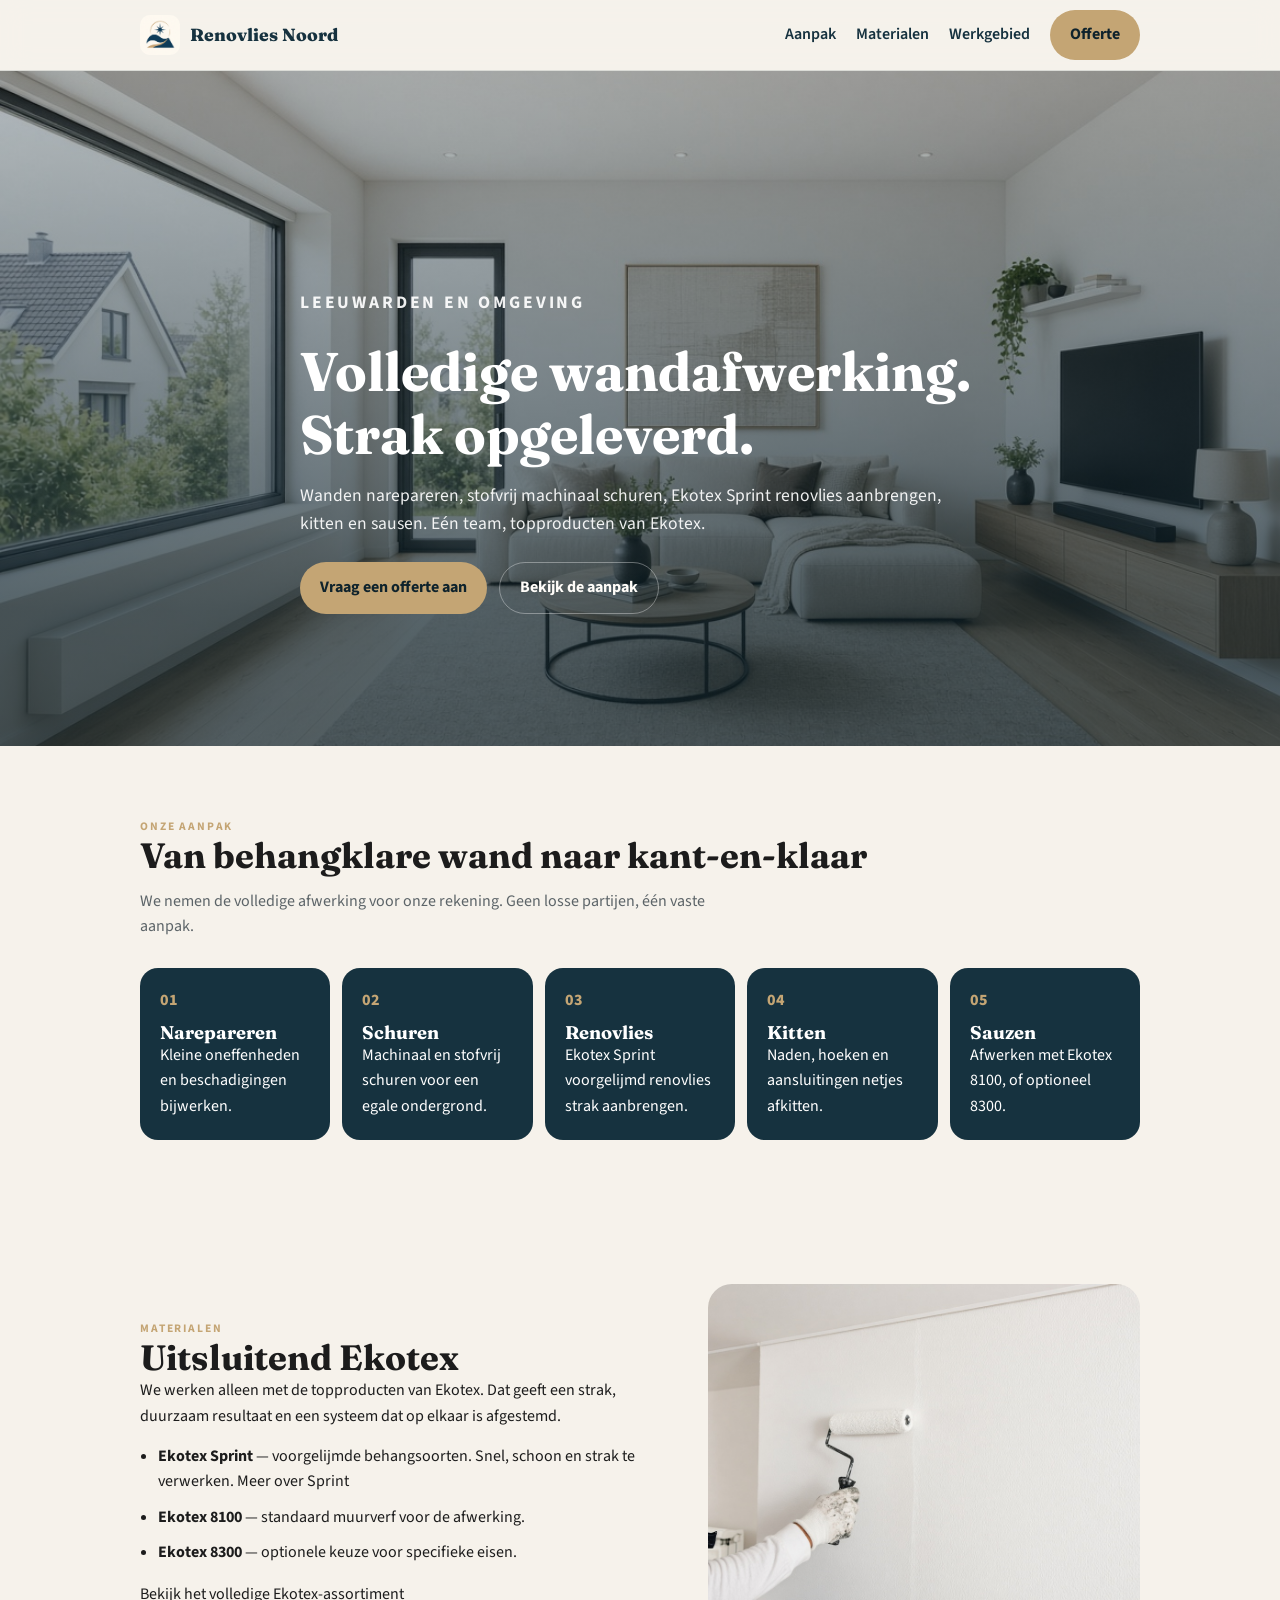
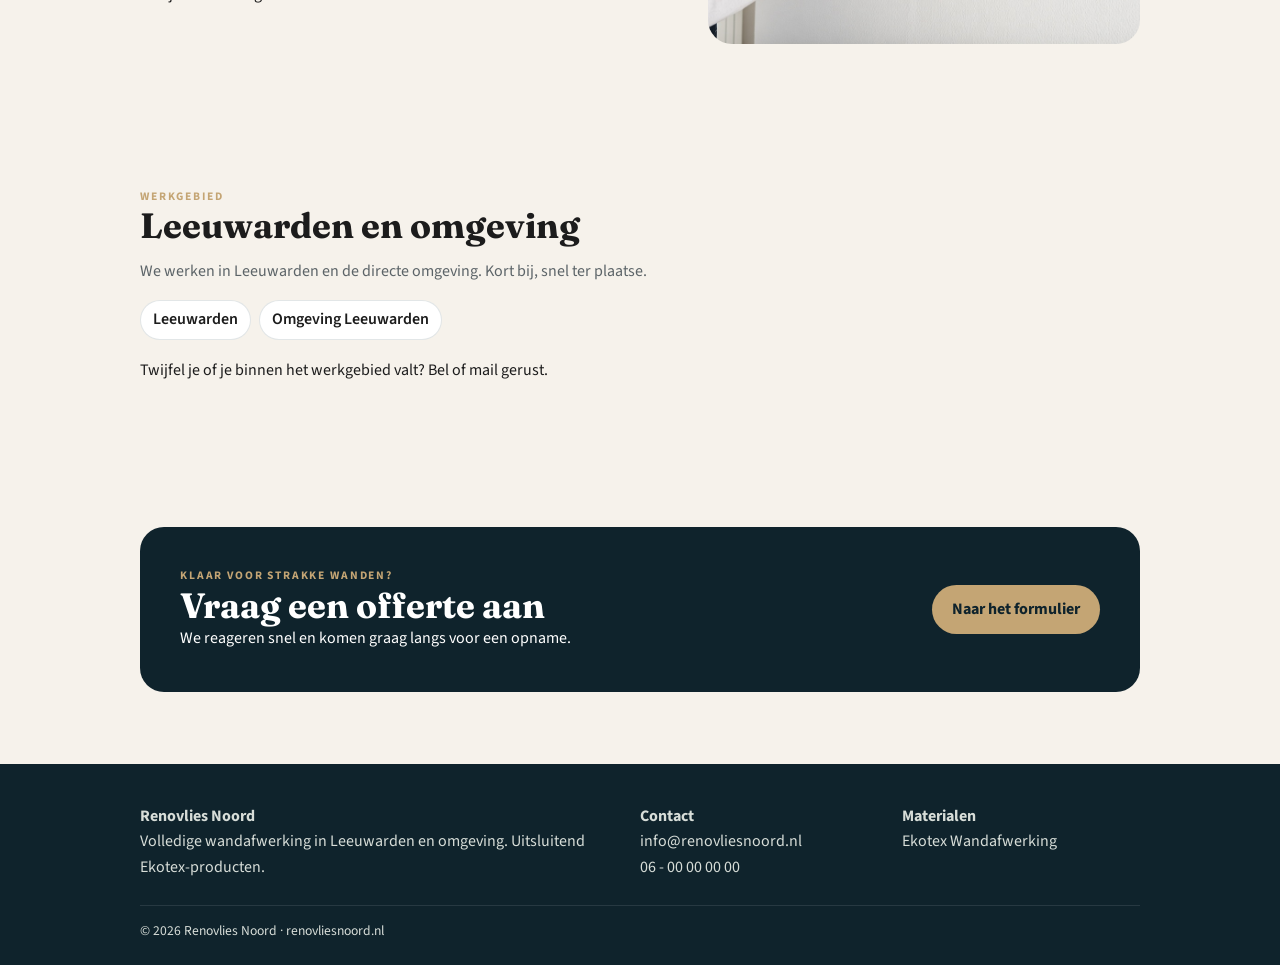
==== index.html @ d1f697c4 "Add files via upload" ====
<!DOCTYPE html>
<html lang="nl">
<head>
  <meta charset="UTF-8">
  <meta name="viewport" content="width=device-width, initial-scale=1.0">
  <title>Renovlies Noord | Volledige wandafwerking Leeuwarden en omgeving</title>
  <meta name="description" content="Volledige wandafwerking in Leeuwarden en omgeving: wanden narepareren, stofvrij machinaal schuren, Ekotex Sprint renovlies, kitten en sausen met Ekotex 8100 of 8300.">
  <link rel="canonical" href="https://renovliesnoord.nl/">
  <link rel="preconnect" href="https://fonts.googleapis.com">
  <link rel="preconnect" href="https://fonts.gstatic.com" crossorigin>
  <link href="https://fonts.googleapis.com/css2?family=Fraunces:opsz,wght@9..144,500;9..144,700&family=Source+Sans+3:wght@400;600;700&display=swap" rel="stylesheet">
  <link rel="stylesheet" href="css/style.css">
</head>
<body>
  <header class="topbar">
    <div class="wrap topbar-inner">
      <a class="brand" href="index.html">
        <img src="assets/img/logo.jpg" alt="Renovlies Noord">
        <span>Renovlies Noord</span>
      </a>
      <button class="menu-btn" aria-label="Menu">☰</button>
      <nav>
        <a href="#aanpak">Aanpak</a>
        <a href="#materialen">Materialen</a>
        <a href="#werkgebied">Werkgebied</a>
        <a class="btn" href="offerte.html">Offerte</a>
      </nav>
    </div>
  </header>

  <section class="hero">
    <img class="bg" src="assets/img/hero-woonkamer.jpg" alt="Strak afgewerkte wanden">
    <div class="wrap hero-copy">
      <p class="eyebrow">Leeuwarden en omgeving</p>
      <h1>Volledige wandafwerking. Strak opgeleverd.</h1>
      <p>Wanden narepareren, stofvrij machinaal schuren, Ekotex Sprint renovlies aanbrengen, kitten en sausen. Eén team, topproducten van Ekotex.</p>
      <div class="hero-actions">
        <a class="btn" href="offerte.html">Vraag een offerte aan</a>
        <a class="btn btn-ghost" href="#aanpak">Bekijk de aanpak</a>
      </div>
    </div>
  </section>

  <section id="aanpak">
    <div class="wrap">
      <p class="eyebrow">Onze aanpak</p>
      <h2>Van behangklare wand naar kant-en-klaar</h2>
      <p class="lead">We nemen de volledige afwerking voor onze rekening. Geen losse partijen, één vaste aanpak.</p>
      <div class="steps" style="margin-top:28px">
        <div class="step"><span>01</span><h3>Narepareren</h3><p>Kleine oneffenheden en beschadigingen bijwerken.</p></div>
        <div class="step"><span>02</span><h3>Schuren</h3><p>Machinaal en stofvrij schuren voor een egale ondergrond.</p></div>
        <div class="step"><span>03</span><h3>Renovlies</h3><p>Ekotex Sprint voorgelijmd renovlies strak aanbrengen.</p></div>
        <div class="step"><span>04</span><h3>Kitten</h3><p>Naden, hoeken en aansluitingen netjes afkitten.</p></div>
        <div class="step"><span>05</span><h3>Sauzen</h3><p>Afwerken met Ekotex 8100, of optioneel 8300.</p></div>
      </div>
    </div>
  </section>

  <section id="materialen">
    <div class="wrap grid-2">
      <div>
        <p class="eyebrow">Materialen</p>
        <h2>Uitsluitend Ekotex</h2>
        <p>We werken alleen met de topproducten van Ekotex. Dat geeft een strak, duurzaam resultaat en een systeem dat op elkaar is afgestemd.</p>
        <ul class="list">
          <li><strong>Ekotex Sprint</strong> — voorgelijmde behangsoorten. Snel, schoon en strak te verwerken. <a href="https://ekotexwandafwerking.nl/product/sprint-glasweefsel/" target="_blank" rel="noopener">Meer over Sprint</a></li>
          <li><strong>Ekotex 8100</strong> — standaard muurverf voor de afwerking.</li>
          <li><strong>Ekotex 8300</strong> — optionele keuze voor specifieke eisen.</li>
        </ul>
        <p style="margin-top:16px"><a href="https://www.ekotexwandafwerking.nl/" target="_blank" rel="noopener">Bekijk het volledige Ekotex-assortiment</a></p>
      </div>
      <img src="assets/img/schilderwerk.jpg" alt="Sauswerk op renovlies" style="border-radius:24px;height:360px;object-fit:cover">
    </div>
  </section>

  <section id="werkgebied">
    <div class="wrap">
      <p class="eyebrow">Werkgebied</p>
      <h2>Leeuwarden en omgeving</h2>
      <p class="lead">We werken in Leeuwarden en de directe omgeving. Kort bij, snel ter plaatse.</p>
      <div class="area-list">
        <span class="chip">Leeuwarden</span>
        <span class="chip">Omgeving Leeuwarden</span>
      </div>
      <p style="margin-top:18px">Twijfel je of je binnen het werkgebied valt? Bel of mail gerust.</p>
    </div>
  </section>

  <section>
    <div class="wrap">
      <div class="cta-band">
        <div>
          <p class="eyebrow">Klaar voor strakke wanden?</p>
          <h2>Vraag een offerte aan</h2>
          <p>We reageren snel en komen graag langs voor een opname.</p>
        </div>
        <a class="btn" href="offerte.html">Naar het formulier</a>
      </div>
    </div>
  </section>

  <footer>
    <div class="wrap footer-grid">
      <div>
        <strong>Renovlies Noord</strong>
        <p>Volledige wandafwerking in Leeuwarden en omgeving. Uitsluitend Ekotex-producten.</p>
      </div>
      <div>
        <strong>Contact</strong><br>
        <span>info@renovliesnoord.nl</span><br>
        <span>06 - 00 00 00 00</span>
      </div>
      <div>
        <strong>Materialen</strong><br>
        <a href="https://www.ekotexwandafwerking.nl/" target="_blank" rel="noopener">Ekotex Wandafwerking</a>
      </div>
    </div>
    <div class="wrap legal">© 2026 Renovlies Noord · renovliesnoord.nl</div>
  </footer>
  <script src="js/main.js"></script>
</body>
</html>
---- css/style.css ----
:root {
  --navy: #16323f;
  --navy-deep: #0f232c;
  --sand: #c4a574;
  --cream: #f6f2eb;
  --paper: #fffdf9;
  --ink: #1c1c1c;
  --muted: #5c6468;
  --line: rgba(22, 50, 63, 0.12);
  --shadow: 0 18px 50px rgba(15, 35, 44, 0.12);
  --radius: 18px;
}

* { box-sizing: border-box; margin: 0; padding: 0; }
html { scroll-behavior: smooth; }
body {
  font-family: "Source Sans 3", "Segoe UI", sans-serif;
  color: var(--ink);
  background: var(--cream);
  line-height: 1.6;
}
img { max-width: 100%; display: block; }
a { color: inherit; text-decoration: none; }
a:hover { color: var(--sand); }
.wrap { width: min(1000px, calc(100% - 40px)); margin: 0 auto; }
.eyebrow {
  letter-spacing: 0.16em;
  text-transform: uppercase;
  font-size: 0.72rem;
  font-weight: 700;
  color: var(--sand);
}
h1, h2, h3 { font-family: "Fraunces", Georgia, serif; line-height: 1.15; }
h1 { font-size: clamp(2rem, 4.5vw, 3.4rem); }
h2 { font-size: clamp(1.6rem, 3vw, 2.2rem); }
h3 { font-size: 1.15rem; }

.btn {
  display: inline-flex;
  align-items: center;
  gap: 10px;
  background: var(--sand);
  color: var(--navy-deep);
  font-weight: 700;
  padding: 12px 20px;
  border-radius: 999px;
  border: 0;
  cursor: pointer;
  transition: transform .2s ease, background .2s ease;
}
.btn:hover { transform: translateY(-1px); background: #d3b686; color: var(--navy-deep); }
.btn-ghost {
  background: transparent;
  color: var(--paper);
  border: 1px solid rgba(255,255,255,.35);
}
.btn-ghost:hover { color: #fff; }

.topbar {
  position: sticky; top: 0; z-index: 50;
  backdrop-filter: blur(14px);
  background: rgba(246, 242, 235, .9);
  border-bottom: 1px solid var(--line);
}
.topbar-inner {
  display: flex; align-items: center; justify-content: space-between;
  min-height: 70px; gap: 20px;
}
.brand { display: flex; align-items: center; gap: 10px; font-weight: 800; color: var(--navy); }
.brand img { width: 40px; height: 40px; object-fit: cover; border-radius: 10px; }
.brand span { font-family: "Fraunces", serif; font-size: 1.1rem; }
nav { display: flex; gap: 20px; align-items: center; font-weight: 600; color: var(--navy); }
.menu-btn { display: none; background: none; border: 0; font-size: 1.5rem; }

.hero {
  position: relative; min-height: 75vh;
  display: grid; place-items: end start;
  color: #fff; overflow: hidden;
}
.hero img.bg { position: absolute; inset: 0; width: 100%; height: 100%; object-fit: cover; }
.hero::after {
  content: ""; position: absolute; inset: 0;
  background: linear-gradient(180deg, rgba(15,35,44,.3) 0%, rgba(15,35,44,.7) 80%);
}
.hero-copy { position: relative; z-index: 2; padding: 0 0 60px; max-width: 680px; }
.hero-copy p { margin: 16px 0 24px; font-size: 1.1rem; color: rgba(255,255,255,.92); }
.hero-actions { display: flex; gap: 12px; flex-wrap: wrap; }

section { padding: 72px 0; }
.lead { color: var(--muted); margin-top: 12px; max-width: 620px; }

.grid-2 { display: grid; grid-template-columns: 1.1fr .9fr; gap: 40px; align-items: center; }
.steps { display: grid; grid-template-columns: repeat(5, 1fr); gap: 12px; }
.step { background: var(--navy); color: #fff; border-radius: var(--radius); padding: 20px; min-height: 160px; }
.step span { color: var(--sand); font-weight: 800; display: block; margin-bottom: 8px; }
.list { margin-top: 14px; }
.list li { margin: 10px 0 10px 18px; }
.area-list { display: flex; flex-wrap: wrap; gap: 8px; margin-top: 16px; }
.chip { background: #fff; border: 1px solid var(--line); padding: 6px 12px; border-radius: 999px; font-weight: 600; }

.cta-band {
  background: var(--navy-deep); color: #fff; border-radius: 24px; padding: 40px;
  display: flex; justify-content: space-between; align-items: center; gap: 20px;
}

footer { background: var(--navy-deep); color: #d7ddd8; padding: 40px 0 24px; }
.footer-grid { display: grid; grid-template-columns: 2fr 1fr 1fr; gap: 24px; }
footer a:hover { color: var(--sand); }
.legal { margin-top: 24px; border-top: 1px solid rgba(255,255,255,.1); padding-top: 14px; font-size: .85rem; }

@media (max-width: 800px) {
  nav { display: none; }
  nav.open { display: flex; flex-direction: column; position: absolute; top: 70px; left: 0; right: 0; background: var(--cream); padding: 16px; border-bottom: 1px solid var(--line); }
  .menu-btn { display: block; }
  .grid-2, .steps, .footer-grid, .cta-band { grid-template-columns: 1fr; display: grid; }
  .hero { min-height: 70vh; }
}
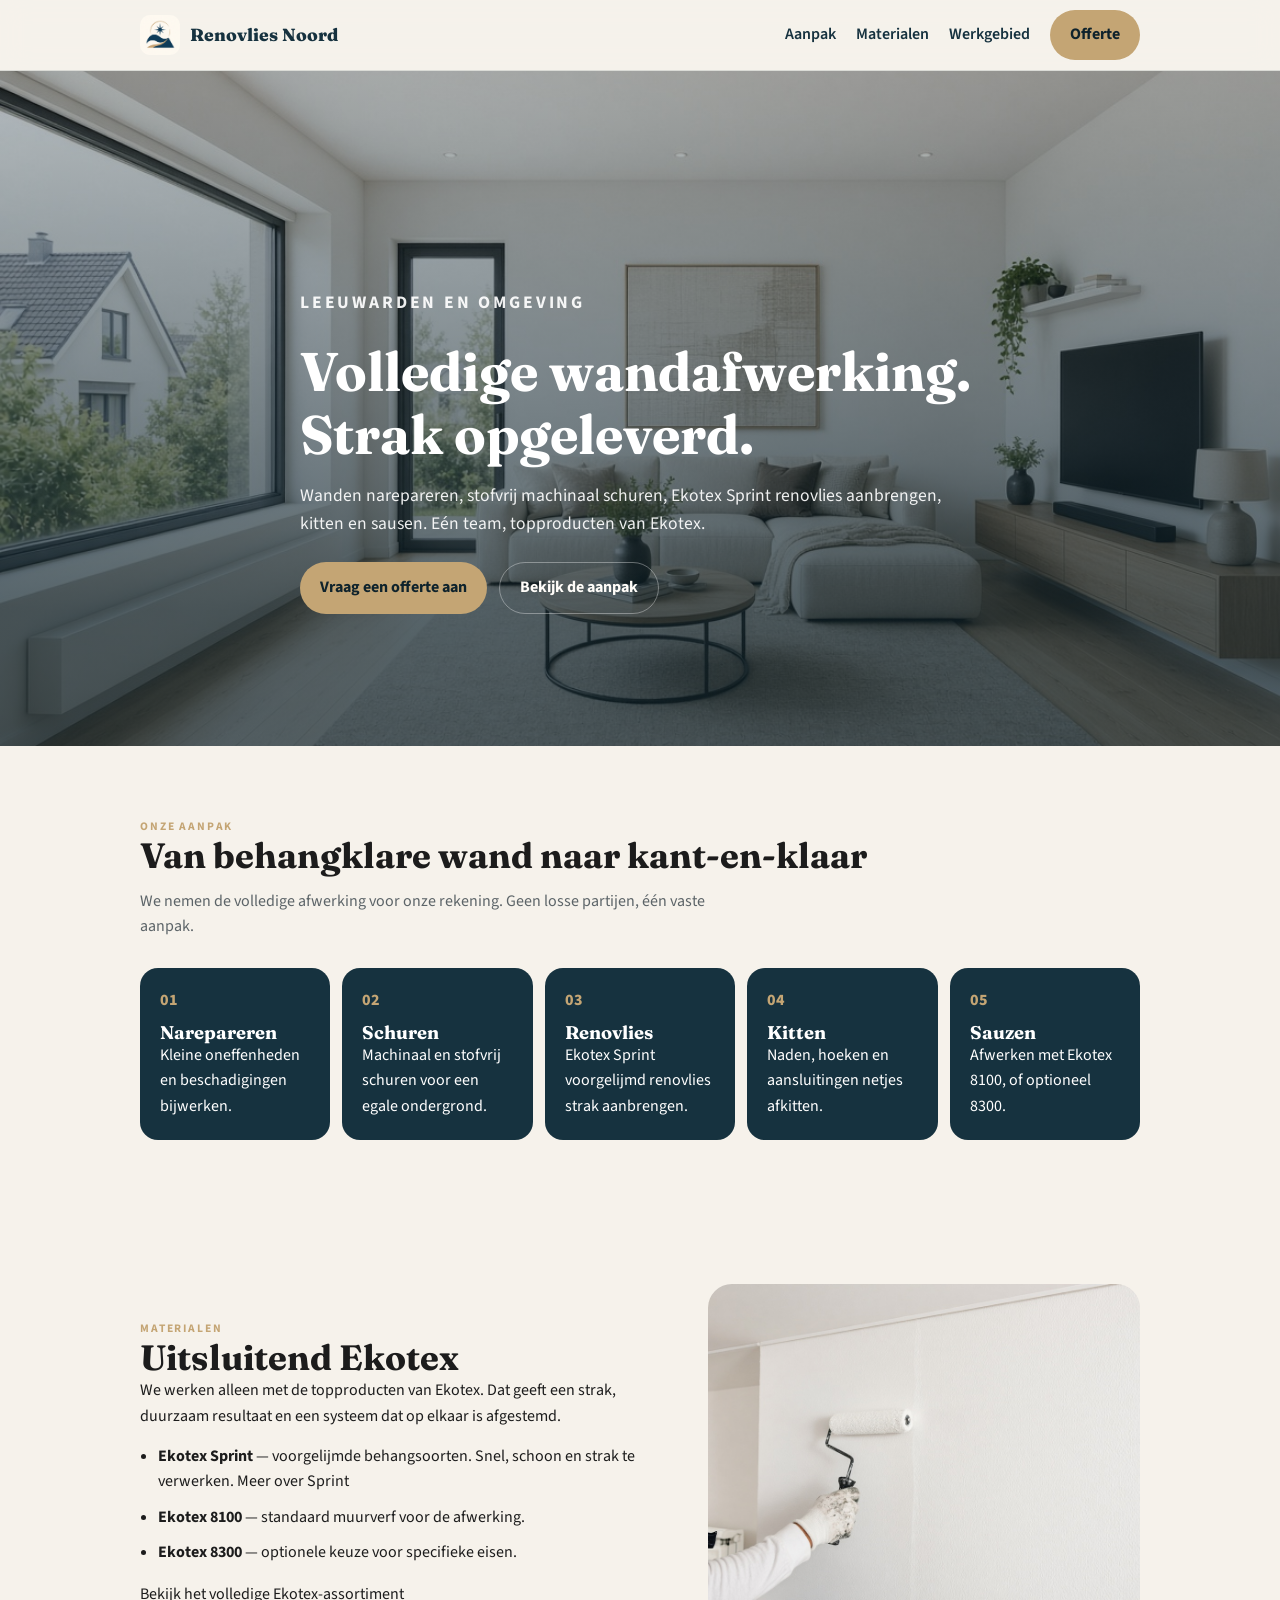
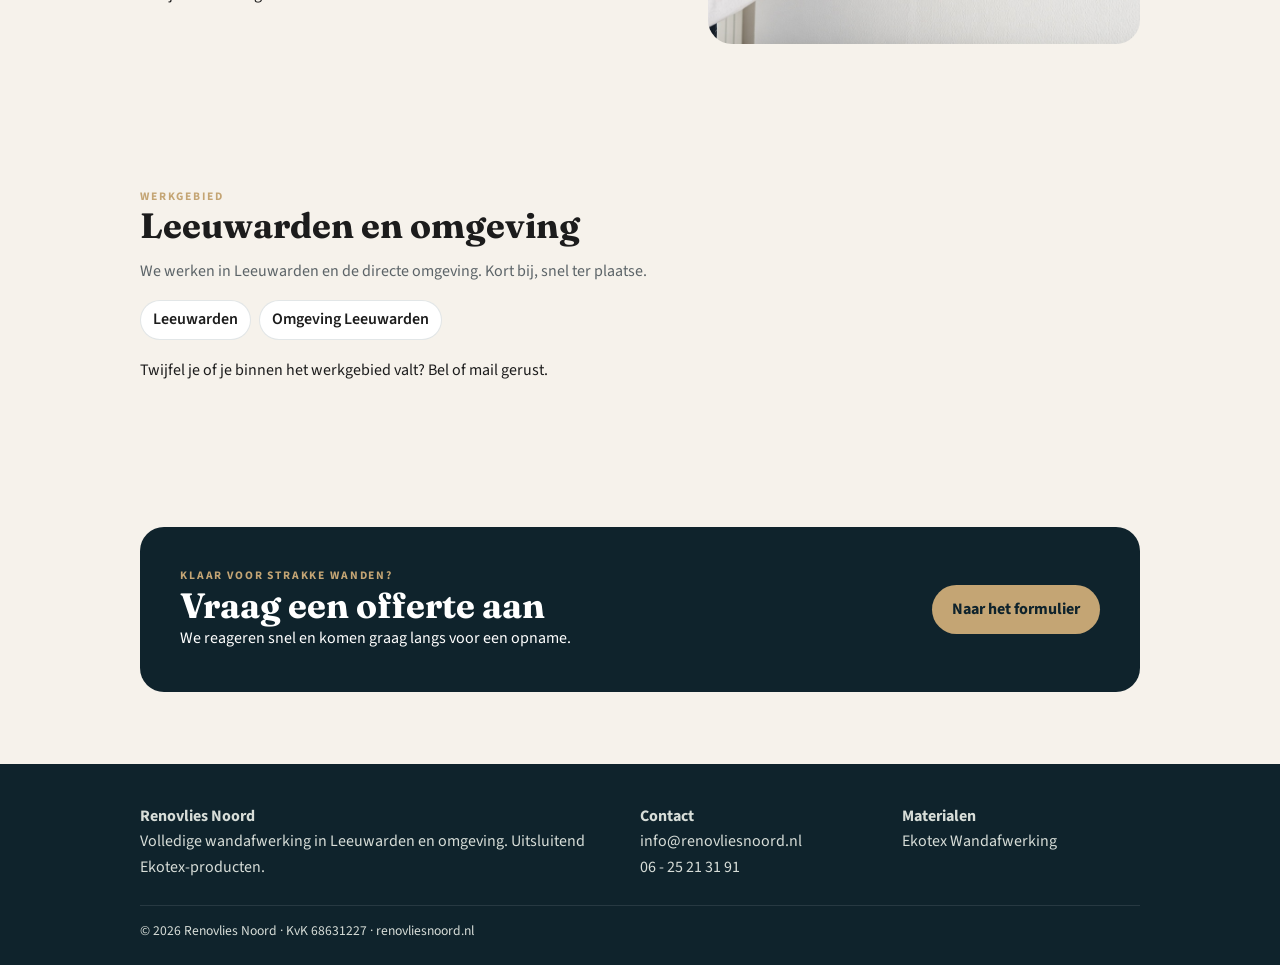
==== commit 57cf09ca: "Telefoonnummer 06-25213191 en KvK 68631227 toegevoegd" ====
--- a/index.html
+++ b/index.html
@@ -108,14 +108,14 @@
       <div>
         <strong>Contact</strong><br>
         <span>info@renovliesnoord.nl</span><br>
-        <span>06 - 00 00 00 00</span>
+        <span><a href="tel:+31625213191">06 - 25 21 31 91</a></span>
       </div>
       <div>
         <strong>Materialen</strong><br>
         <a href="https://www.ekotexwandafwerking.nl/" target="_blank" rel="noopener">Ekotex Wandafwerking</a>
       </div>
     </div>
-    <div class="wrap legal">© 2026 Renovlies Noord · renovliesnoord.nl</div>
+    <div class="wrap legal">© 2026 Renovlies Noord · KvK 68631227 · renovliesnoord.nl</div>
   </footer>
   <script src="js/main.js"></script>
 </body>
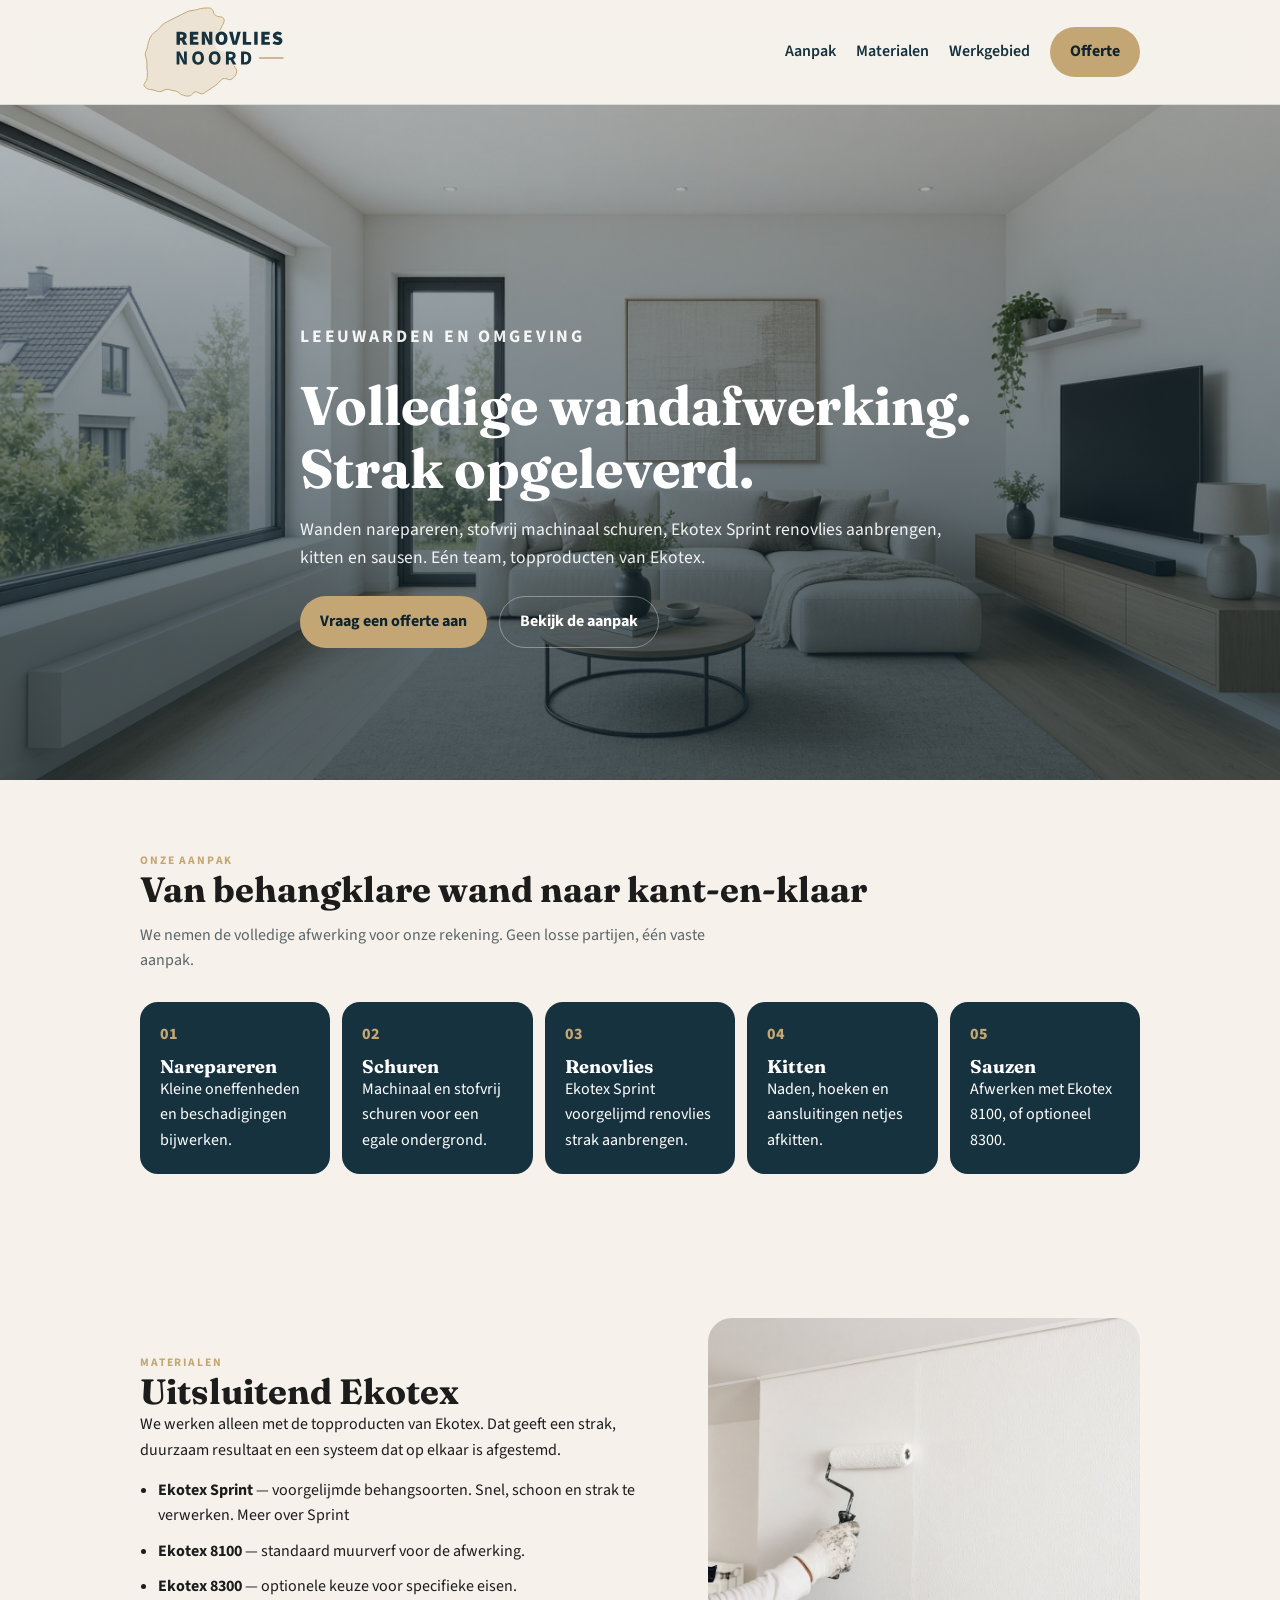
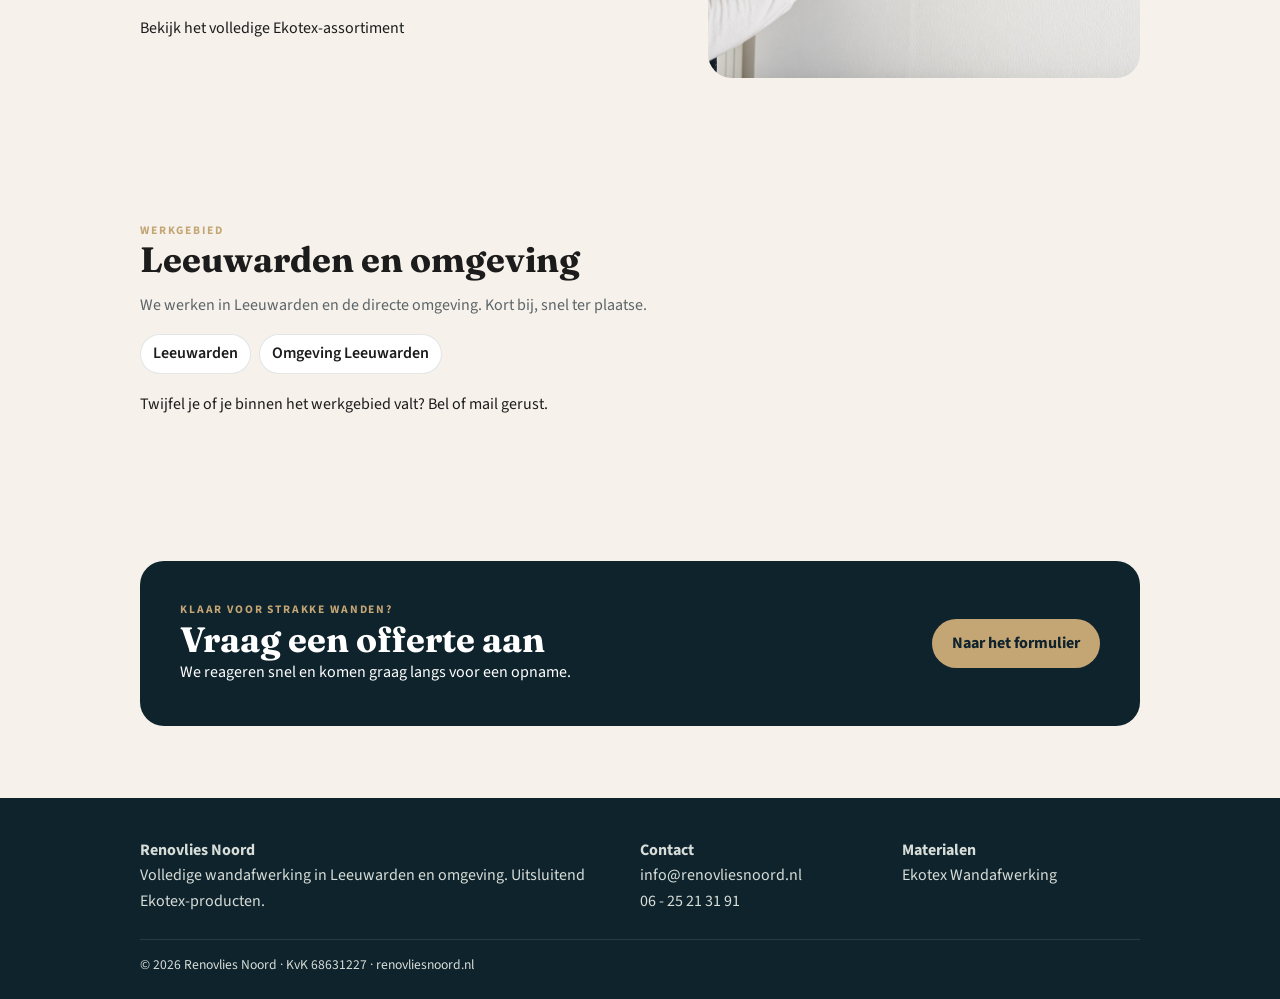
==== commit bf14f241: "Nieuw logo B (Friesland-omtrek, R op Leeuwarden) + favicon" ====
--- a/index.html
+++ b/index.html
@@ -4,6 +4,8 @@
   <meta charset="UTF-8">
   <meta name="viewport" content="width=device-width, initial-scale=1.0">
   <title>Renovlies Noord | Volledige wandafwerking Leeuwarden en omgeving</title>
+  <link rel="icon" href="assets/logo/icoon-B.svg" type="image/svg+xml">
+  <link rel="apple-touch-icon" href="assets/logo/apple-touch-icon.png">
   <meta name="description" content="Volledige wandafwerking in Leeuwarden en omgeving: wanden narepareren, stofvrij machinaal schuren, Ekotex Sprint renovlies, kitten en sausen met Ekotex 8100 of 8300.">
   <link rel="canonical" href="https://renovliesnoord.nl/">
   <link rel="preconnect" href="https://fonts.googleapis.com">
@@ -15,8 +17,7 @@
   <header class="topbar">
     <div class="wrap topbar-inner">
       <a class="brand" href="index.html">
-        <img src="assets/img/logo.jpg" alt="Renovlies Noord">
-        <span>Renovlies Noord</span>
+        <img class="logo-full" src="assets/logo/logo-B.svg" alt="Renovlies Noord">
       </a>
       <button class="menu-btn" aria-label="Menu">☰</button>
       <nav>
--- a/css/style.css
+++ b/css/style.css
@@ -68,6 +68,8 @@
 }
 .brand { display: flex; align-items: center; gap: 10px; font-weight: 800; color: var(--navy); }
 .brand img { width: 40px; height: 40px; object-fit: cover; border-radius: 10px; }
+.brand img.logo-full { width: auto; height: 96px; border-radius: 0; object-fit: contain; margin: 4px 0; }
+@media (max-width: 800px) { .brand img.logo-full { height: 72px; } }
 .brand span { font-family: "Fraunces", serif; font-size: 1.1rem; }
 nav { display: flex; gap: 20px; align-items: center; font-weight: 600; color: var(--navy); }
 .menu-btn { display: none; background: none; border: 0; font-size: 1.5rem; }
@@ -115,3 +117,37 @@
   .grid-2, .steps, .footer-grid, .cta-band { grid-template-columns: 1fr; display: grid; }
   .hero { min-height: 70vh; }
 }
+
+/* Offerteformulier */
+.card { background: var(--paper); border: 1px solid var(--line); border-radius: var(--radius); padding: 24px; box-shadow: var(--shadow); }
+.offerte-grid { align-items: start; }
+.form-card { padding: 32px; }
+.form-grid { display: grid; grid-template-columns: 1fr 1fr; gap: 18px 16px; }
+.field { display: flex; flex-direction: column; gap: 6px; min-width: 0; }
+.field.full { grid-column: 1 / -1; }
+.field label { font-weight: 600; font-size: .92rem; color: var(--navy); }
+.optional { font-weight: 400; color: var(--muted); }
+.field input {
+  width: 100%; box-sizing: border-box; height: 46px; padding: 0 14px;
+  font: inherit; color: var(--ink); background: #fff;
+  border: 1px solid rgba(22,50,63,.22); border-radius: 10px;
+  transition: border-color .15s ease, box-shadow .15s ease;
+}
+.field input::placeholder { color: #9aa3a7; }
+.field input:focus { outline: none; border-color: var(--navy); box-shadow: 0 0 0 3px rgba(196,165,116,.35); }
+.upload-list { display: grid; gap: 8px; }
+.field input[type=file] { height: auto; padding: 10px 12px; background: var(--cream); border-style: dashed; cursor: pointer; font-size: .92rem; }
+.field input[type=file]::file-selector-button {
+  margin-right: 12px; padding: 7px 14px; border: 0; border-radius: 8px;
+  background: var(--navy); color: #fff; font: inherit; font-weight: 600; cursor: pointer;
+}
+.btn-dark { background: var(--navy); color: #fff; border: 0; cursor: pointer; font: inherit; font-weight: 700; }
+.btn-dark:hover { background: var(--navy-deep); color: #fff; }
+.btn-dark:disabled { opacity: .6; cursor: wait; }
+.btn-block { width: 100%; justify-content: center; margin-top: 24px; height: 50px; font-size: 1rem; }
+.note { margin-top: 10px; font-size: .85rem; color: var(--muted); text-align: center; }
+.success { display: none; margin-top: 14px; padding: 12px 14px; border-radius: 10px; background: #eef5ef; color: #1f5130; font-weight: 600; }
+@media (max-width: 800px) {
+  .form-grid { grid-template-columns: 1fr; }
+  .form-card { padding: 22px; }
+}
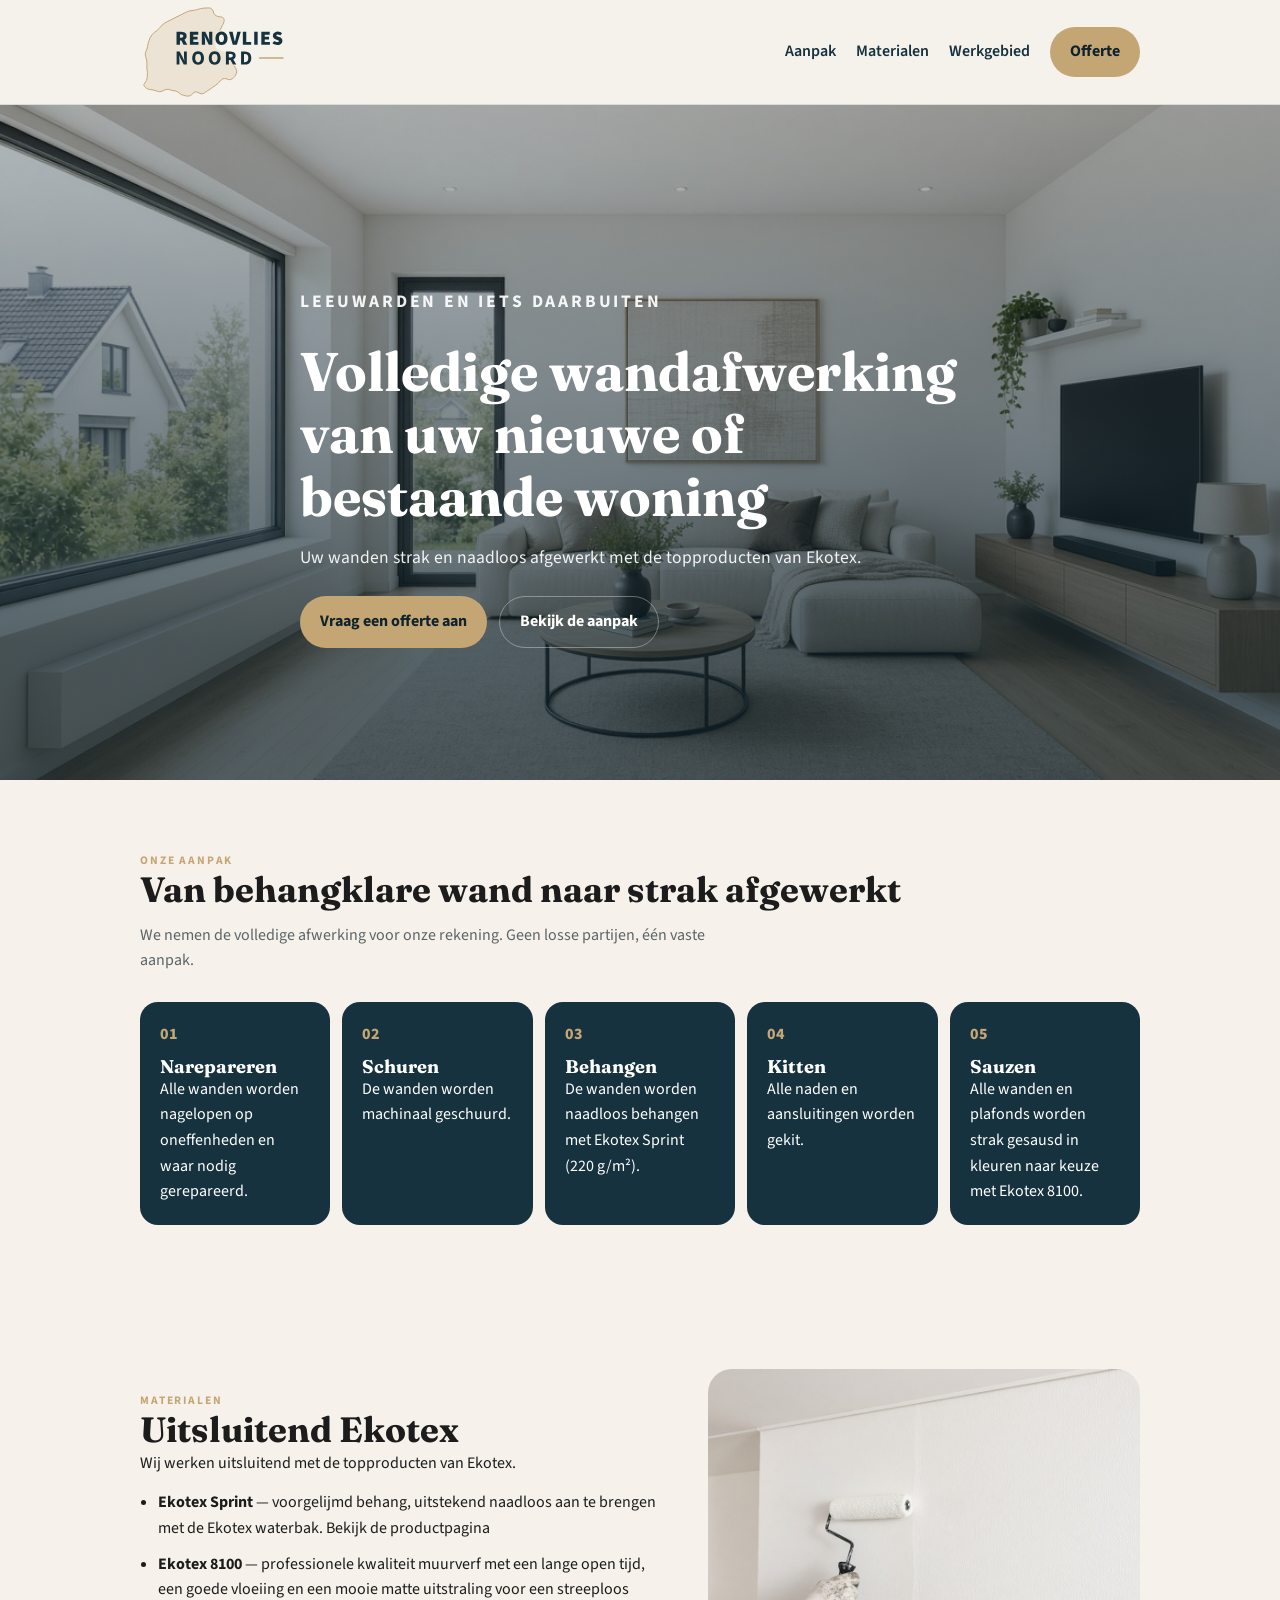
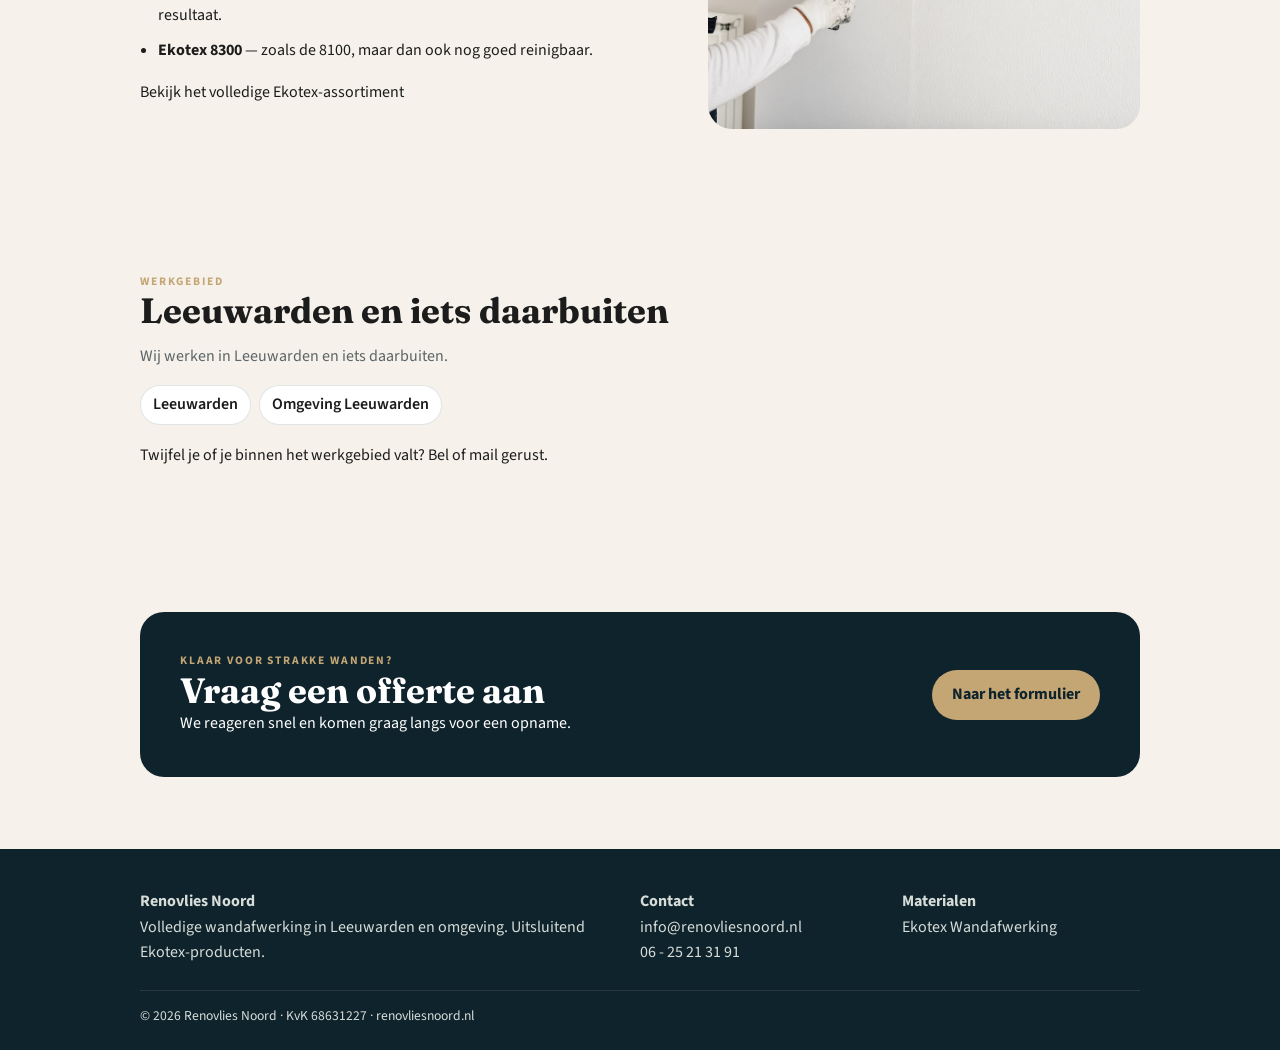
==== commit 695159eb: "Hoofdpagina: nieuwe teksten aanpak, materialen en werkgebied" ====
--- a/index.html
+++ b/index.html
@@ -32,9 +32,9 @@
   <section class="hero">
     <img class="bg" src="assets/img/hero-woonkamer.jpg" alt="Strak afgewerkte wanden">
     <div class="wrap hero-copy">
-      <p class="eyebrow">Leeuwarden en omgeving</p>
-      <h1>Volledige wandafwerking. Strak opgeleverd.</h1>
-      <p>Wanden narepareren, stofvrij machinaal schuren, Ekotex Sprint renovlies aanbrengen, kitten en sausen. Eén team, topproducten van Ekotex.</p>
+      <p class="eyebrow">Leeuwarden en iets daarbuiten</p>
+      <h1>Volledige wandafwerking van uw nieuwe of bestaande woning</h1>
+      <p>Uw wanden strak en naadloos afgewerkt met de topproducten van Ekotex.</p>
       <div class="hero-actions">
         <a class="btn" href="offerte.html">Vraag een offerte aan</a>
         <a class="btn btn-ghost" href="#aanpak">Bekijk de aanpak</a>
@@ -45,14 +45,14 @@
   <section id="aanpak">
     <div class="wrap">
       <p class="eyebrow">Onze aanpak</p>
-      <h2>Van behangklare wand naar kant-en-klaar</h2>
+      <h2>Van behangklare wand naar strak afgewerkt</h2>
       <p class="lead">We nemen de volledige afwerking voor onze rekening. Geen losse partijen, één vaste aanpak.</p>
       <div class="steps" style="margin-top:28px">
-        <div class="step"><span>01</span><h3>Narepareren</h3><p>Kleine oneffenheden en beschadigingen bijwerken.</p></div>
-        <div class="step"><span>02</span><h3>Schuren</h3><p>Machinaal en stofvrij schuren voor een egale ondergrond.</p></div>
-        <div class="step"><span>03</span><h3>Renovlies</h3><p>Ekotex Sprint voorgelijmd renovlies strak aanbrengen.</p></div>
-        <div class="step"><span>04</span><h3>Kitten</h3><p>Naden, hoeken en aansluitingen netjes afkitten.</p></div>
-        <div class="step"><span>05</span><h3>Sauzen</h3><p>Afwerken met Ekotex 8100, of optioneel 8300.</p></div>
+        <div class="step"><span>01</span><h3>Narepareren</h3><p>Alle wanden worden nagelopen op oneffenheden en waar nodig gerepareerd.</p></div>
+        <div class="step"><span>02</span><h3>Schuren</h3><p>De wanden worden machinaal geschuurd.</p></div>
+        <div class="step"><span>03</span><h3>Behangen</h3><p>De wanden worden naadloos behangen met Ekotex Sprint (220 g/m²).</p></div>
+        <div class="step"><span>04</span><h3>Kitten</h3><p>Alle naden en aansluitingen worden gekit.</p></div>
+        <div class="step"><span>05</span><h3>Sauzen</h3><p>Alle wanden en plafonds worden strak gesausd in kleuren naar keuze met Ekotex 8100.</p></div>
       </div>
     </div>
   </section>
@@ -62,11 +62,11 @@
       <div>
         <p class="eyebrow">Materialen</p>
         <h2>Uitsluitend Ekotex</h2>
-        <p>We werken alleen met de topproducten van Ekotex. Dat geeft een strak, duurzaam resultaat en een systeem dat op elkaar is afgestemd.</p>
+        <p>Wij werken uitsluitend met de topproducten van Ekotex.</p>
         <ul class="list">
-          <li><strong>Ekotex Sprint</strong> — voorgelijmde behangsoorten. Snel, schoon en strak te verwerken. <a href="https://ekotexwandafwerking.nl/product/sprint-glasweefsel/" target="_blank" rel="noopener">Meer over Sprint</a></li>
-          <li><strong>Ekotex 8100</strong> — standaard muurverf voor de afwerking.</li>
-          <li><strong>Ekotex 8300</strong> — optionele keuze voor specifieke eisen.</li>
+          <li><strong>Ekotex Sprint</strong> — voorgelijmd behang, uitstekend naadloos aan te brengen met de Ekotex waterbak. <a href="https://www.ekotexwandafwerking.nl/producten/sprint/" target="_blank" rel="noopener">Bekijk de productpagina</a></li>
+          <li><strong>Ekotex 8100</strong> — professionele kwaliteit muurverf met een lange open tijd, een goede vloeiing en een mooie matte uitstraling voor een streeploos resultaat.</li>
+          <li><strong>Ekotex 8300</strong> — zoals de 8100, maar dan ook nog goed reinigbaar.</li>
         </ul>
         <p style="margin-top:16px"><a href="https://www.ekotexwandafwerking.nl/" target="_blank" rel="noopener">Bekijk het volledige Ekotex-assortiment</a></p>
       </div>
@@ -77,8 +77,8 @@
   <section id="werkgebied">
     <div class="wrap">
       <p class="eyebrow">Werkgebied</p>
-      <h2>Leeuwarden en omgeving</h2>
-      <p class="lead">We werken in Leeuwarden en de directe omgeving. Kort bij, snel ter plaatse.</p>
+      <h2>Leeuwarden en iets daarbuiten</h2>
+      <p class="lead">Wij werken in Leeuwarden en iets daarbuiten.</p>
       <div class="area-list">
         <span class="chip">Leeuwarden</span>
         <span class="chip">Omgeving Leeuwarden</span>
